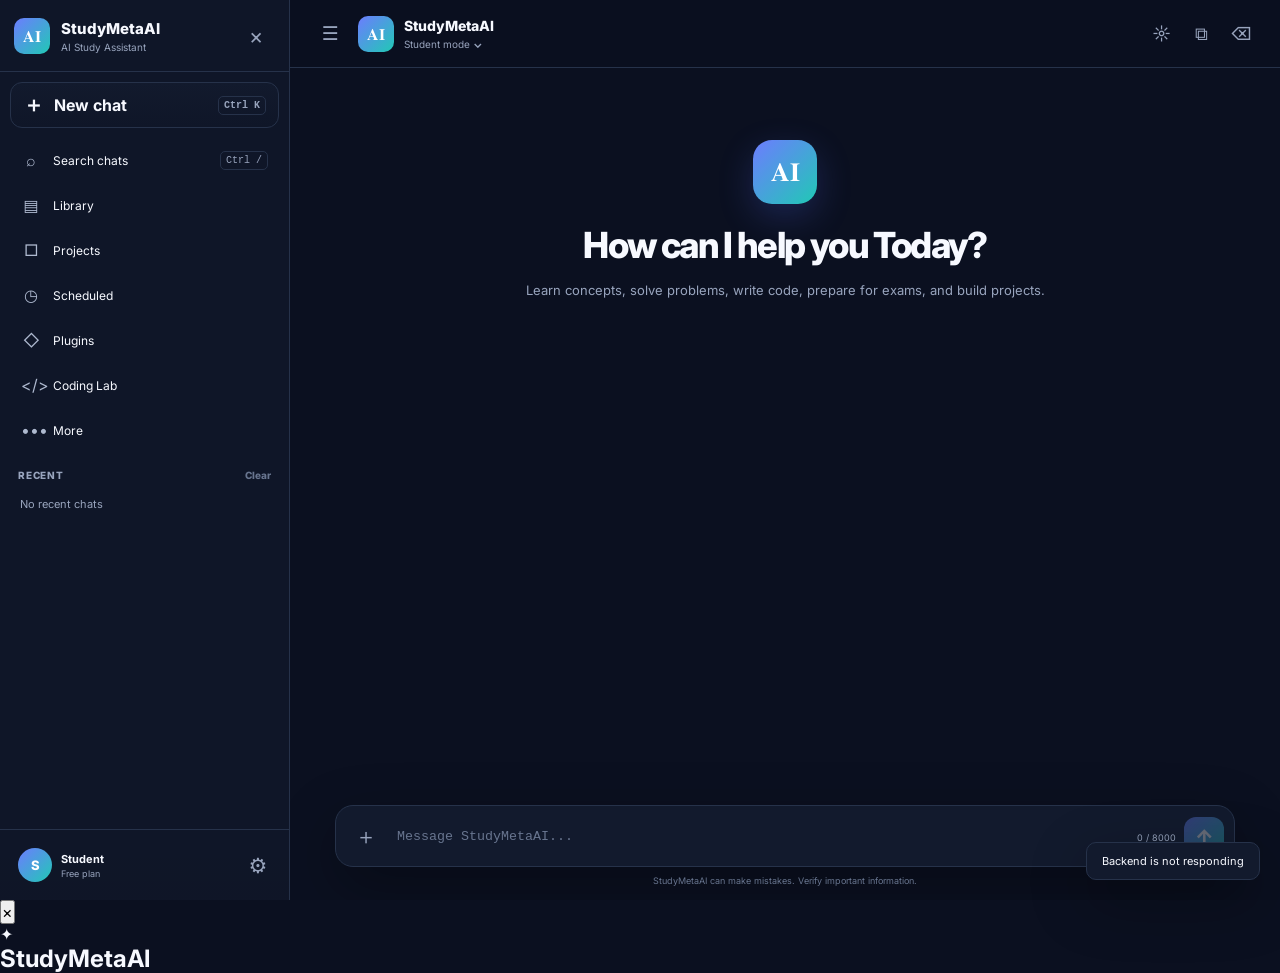
==== chat.html @ 4a21507c "Add files via upload" ====
<!DOCTYPE html>
<html lang="en">
<head>
    <meta charset="UTF-8">
    <meta name="viewport" content="width=device-width, initial-scale=1.0">

    <meta
        name="description"
        content="StudyMetaAI - Professional AI Study Assistant"
    >

    <title>StudyMetaAI - AI Study Assistant</title>

    <link
        rel="preconnect"
        href="https://fonts.googleapis.com"
    >

    <link
        rel="preconnect"
        href="https://fonts.gstatic.com"
        crossorigin
    >

    <link
        href="https://fonts.googleapis.com/css2?family=Inter:wght@400;500;600;700;800&display=swap"
        rel="stylesheet"
    >

    <!-- CSS -->
    <link rel="stylesheet" href="/style.css?v=4">
</head>

<body>

<div class="app">

    <!-- =========================
         SIDEBAR
    ========================== -->

    <aside class="sidebar" id="sidebar">

        <div class="sidebar-top">

            <a
                class="brand"
                href="/chat"
                aria-label="StudyMetaAI"
            >

           <span class="mode-logo">
                𝐀𝐈
            </span>

                <span>
                    <strong>StudyMetaAI</strong>
                    <small>AI Study Assistant</small>
                </span>

            </a>
            

            <button
                class="icon-btn mobile-close"
                id="closeSidebar"
                aria-label="Close sidebar"
            >
                ×
            </button>

        </div>


        <div class="sidebar-body">

            <!-- New Chat -->

            <button
                class="new-chat"
                id="newChatBtn"
            >

                <span class="new-chat-plus">
                    ＋
                </span>

                <span>
                    New chat
                </span>

                <kbd>
                    Ctrl K
                </kbd>

            </button>


            <!-- Navigation -->

            <nav
                class="nav"
                aria-label="Main navigation"
            >

                <button
                    class="nav-btn"
                    id="searchChatsBtn"
                >

                    <span class="nav-icon">
                        ⌕
                    </span>

                    <span>
                        Search chats
                    </span>

                    <kbd>
                        Ctrl /
                    </kbd>

                </button>


                <button
                    class="nav-btn"
                    id="libraryBtn"
                >

                    <span class="nav-icon">
                        ▤
                    </span>

                    <span>
                        Library
                    </span>

                </button>


                <button
                    class="nav-btn"
                    id="projectsBtn"
                >

                    <span class="nav-icon">
                        □
                    </span>

                    <span>
                        Projects
                    </span>

                </button>


                <button
                    class="nav-btn"
                    id="scheduleBtn"
                >

                    <span class="nav-icon">
                        ◷
                    </span>

                    <span>
                        Scheduled
                    </span>

                </button>


                <button
                    class="nav-btn"
                    id="pluginsBtn"
                >

                    <span class="nav-icon">
                        ◇
                    </span>

                    <span>
                        Plugins
                    </span>

                </button>


                <button
                    class="nav-btn"
                    id="codingBtn"
                >

                    <span class="nav-icon">
                        &lt;/&gt;
                    </span>

                    <span>
                        Coding Lab
                    </span>

                </button>


                <button
                    class="nav-btn"
                    id="moreBtn"
                >

                    <span class="nav-icon">
                        •••
                    </span>

                    <span>
                        More
                    </span>

                </button>

            </nav>


            <!-- Recent Chats -->

            <div class="recent-head">

                <span>
                    Recent
                </span>

                <button
                    class="tiny-btn"
                    id="clearHistoryBtn"
                    title="Clear recent chats"
                >
                    Clear
                </button>

            </div>


            <div
                class="history"
                id="chatHistory"
            ></div>

        </div>


        <!-- Sidebar Bottom -->

        <div class="sidebar-bottom">

    <div class="profile-row">

        <button
            class="profile"
            id="profileBtn"
        >

            <span
                class="avatar"
                id="userAvatar"
            >
                S
            </span>

            <span class="profile-text">

                <strong id="userName">
                    Student
                </strong>

                <small id="userPlan">
                    Free plan
                </small>

            </span>

        </button>


        <button
            class="settings-btn"
            id="settingsBtn"
            title="Settings"
            aria-label="Settings"
        >
            ⚙
        </button>

    </div>

 

</div>

    </aside>


    <!-- Mobile Overlay -->

    <div
        class="overlay"
        id="sidebarOverlay"
    ></div>


    <!-- =========================
         MAIN CONTENT
    ========================== -->

    <main class="main">

        <!-- Top Bar -->

        <header class="topbar">

            <div class="top-left">

               <button
    class="icon-btn mobile-menu"
    id="openSidebar"
    aria-label="Open or close sidebar"
    title="Open or close sidebar"
>
    ☰
</button>


                <div class="mode">

                    <span class="mode-logo">
                        𝐀𝐈
                    </span>

                    <span>

                        <strong>
                            StudyMetaAI
                        </strong>

                        <small>
                            Student mode
                            <b>⌄</b>
                        </small>

                    </span>

                </div>

            </div>


            <div class="top-actions">

                <button
                    class="icon-btn"
                    id="themeBtn"
                    title="Toggle theme"
                    aria-label="Toggle theme"
                >
                    ☼
                </button>


                <button
                    class="icon-btn"
                    id="copyChatBtn"
                    title="Copy conversation"
                    aria-label="Copy conversation"
                >
                    ⧉
                </button>


                <button
                    class="icon-btn"
                    id="clearBtn"
                    title="Clear current chat"
                    aria-label="Clear current chat"
                >
                    ⌫
                </button>

            </div>

        </header>


        <!-- =========================
             CHAT AREA
        ========================== -->

        <section
            class="chat-area"
            id="chatScroll"
        >

            <div class="content">


                <!-- Welcome -->

                <section
                    class="welcome"
                    id="welcome"
                >

                    <div class="welcome-logo">
                        𝐀𝐈
                    </div>


                    <h1>
                        How can I help you Today?
                    </h1>


                    <p>
                        Learn concepts, solve problems,
                        write code, prepare for exams,
                        and build projects.
                    </p>


                    <!-- Quick Actions -->

                    <div class="suggestions">


                        <!-- Explain -->

                        <button
                            class="suggestion"
                            data-prompt="Explain Artificial Intelligence in simple words with a real-life example."
                        >

                            <span class="suggestion-icon">
                                💡
                            </span>

                            <span>

                             

                            </span>

                            <span class="arrow">
                                →
                            </span>

                        </button>


                        <!-- Project -->

                        <button
                            class="suggestion"
                            data-prompt="Help me build a Python project step by step."
                        >

                            <span class="suggestion-icon">
                                ⌘
                            </span>

                            <span>

              

                            </span>

                            <span class="arrow">
                                →
                            </span>

                        </button>


                        <!-- Study Plan -->

                        <button
                            class="suggestion"
                            data-prompt="Create a 7-day study plan for my exams."
                        >

                            <span class="suggestion-icon">
                                ▣
                            </span>

                            <span>

                                

                            </span>

                            <span class="arrow">
                                →
                            </span>

                        </button>


                        <!-- Quiz -->

                        <button
                            class="suggestion"
                            data-prompt="Create 10 Python MCQs with answers and explanations."
                        >

                            <span class="suggestion-icon">
                                ✦
                            </span>

                            <span>

                                 

                            </span>

                            <span class="arrow">
                                →
                            </span>

                        </button>

                    </div>

                </section>


                <!-- Messages -->

                <div
                    class="messages"
                    id="messages"
                ></div>

            </div>

        </section>


        <!-- =========================
             MESSAGE COMPOSER
        ========================== -->

        <section class="composer-area">

            <div class="composer-wrap">


                <!-- Attachment -->

                <div
                    class="attachment-preview"
                    id="attachmentPreview"
                ></div>


                <div class="composer">


                    <button
                        class="attach"
                        id="attachBtn"
                        title="Attach a file"
                        aria-label="Attach a file"
                    >
                        ＋
                    </button>


                    <input
                        type="file"
                        id="fileInput"
                        hidden
                        accept=".txt,.pdf,.doc,.docx,.py,.js,.html,.css,.java,.c,.cpp,.csv,.md"
                    >


                    <textarea
                        id="messageInput"
                        rows="1"
                        maxlength="8000"
                        placeholder="Message StudyMetaAI..."
                        aria-label="Message StudyMetaAI"
                    ></textarea>


                    <div class="composer-right">

                        <span id="counter">
                            0 / 8000
                        </span>


                        <button
                            class="send"
                            id="sendBtn"
                            disabled
                            title="Send message"
                            aria-label="Send message"
                        >
                            ↑
                        </button>

                    </div>

                </div>


                <p class="disclaimer">
                    StudyMetaAI can make mistakes.
                    Verify important information.
                </p>

            </div>

        </section>

    </main>

</div>


<!-- =========================
     MODAL
========================== -->

<div
    class="modal-backdrop"
    id="modalBackdrop"
>

    <div
        class="modal"
        role="dialog"
        aria-modal="true"
    >

        <button
            class="modal-close"
            id="modalClose"
            aria-label="Close"
        >
            ×
        </button>


        <div class="modal-icon">
            ✦
        </div>


        <h2 id="modalTitle">
            StudyMetaAI
        </h2>


        <div id="modalBody"></div>

    </div>

</div>


<!-- Toast -->

<div
    class="toast"
    id="toast"
></div>


<!-- JavaScript -->

<script
    src="/script.js?v=4"
    defer
></script>

</body>
</html>
---- style.css ----
/* =========================================================
   STUDYMETA AI - PROFESSIONAL UI
   ========================================================= */

* {
    box-sizing: border-box;
    margin: 0;
    padding: 0;
}

:root {

    --bg: #0b1020;
    --sidebar: #0f1628;
    --panel: #121a2d;
    --panel-2: #18223a;

    --text: #f7f9ff;
    --muted: #98a4bd;
    --soft: #68758f;

    --border: #26324a;

    --accent: #6d7cff;
    --accent2: #20c9b5;

    --hover: #18233a;
    --user: #202a43;

    --shadow:
        0 20px 60px rgba(0, 0, 0, .32);

    --sidebar-width: 290px;
}


/* =========================================================
   LIGHT MODE
   ========================================================= */

body.light {

    --bg: #f7f9fc;
    --sidebar: #ffffff;
    --panel: #ffffff;
    --panel-2: #f0f3f8;

    --text: #152033;
    --muted: #667085;
    --soft: #98a2b3;

    --border: #e2e7ef;

    --accent: #5968e8;
    --accent2: #11a99b;

    --hover: #f0f3f8;
    --user: #edf1ff;

    --shadow:
        0 18px 50px rgba(25, 40, 70, .10);
}


/* =========================================================
   BODY
   ========================================================= */

html,
body {

    width: 100%;
    height: 100%;

    font-family:
        Inter,
        system-ui,
        -apple-system,
        BlinkMacSystemFont,
        "Segoe UI",
        sans-serif;

    background: var(--bg);
    color: var(--text);
}

body {

    overflow: hidden;
}


/* =========================================================
   BUTTONS
   ========================================================= */

button {

    font: inherit;
    cursor: pointer;
}


/* =========================================================
   APPLICATION
   ========================================================= */

.app {

    width: 100%;
    height: 100vh;

    display: flex;

    overflow: hidden;

    background: var(--bg);
}


/* =========================================================
   SIDEBAR
   ========================================================= */

.sidebar {

    width: var(--sidebar-width);
    min-width: var(--sidebar-width);

    height: 100vh;

    background:
        linear-gradient(
            180deg,
            var(--sidebar),
            var(--sidebar)
        );

    border-right:
        1px solid var(--border);

    display: flex;
    flex-direction: column;

    position: relative;

    z-index: 100;

    transition:
        width .28s cubic-bezier(.4, 0, .2, 1),
        min-width .28s cubic-bezier(.4, 0, .2, 1),
        transform .28s cubic-bezier(.4, 0, .2, 1),
        box-shadow .28s ease;

    overflow: hidden;
}


/* =========================================================
   DESKTOP COLLAPSED SIDEBAR
   ========================================================= */

.sidebar.collapsed {

    width: 0;
    min-width: 0;

    border-right: 0;

    box-shadow: none;
}


/* =========================================================
   SIDEBAR TOP
   ========================================================= */

.sidebar-top {

    height: 72px;
    min-height: 72px;

    display: flex;
    align-items: center;

    padding: 0 14px;

    border-bottom:
        1px solid var(--border);
}


/* =========================================================
   BRAND
   ========================================================= */

.brand {

    display: flex;
    align-items: center;

    gap: 11px;

    min-width: 0;
    flex: 1;

    color: var(--text);

    text-decoration: none;
}


.brand-logo {

    width: 42px;
    height: 42px;

    flex-shrink: 0;

    border-radius: 13px;

    display: grid;
    place-items: center;

    background:
        linear-gradient(
            135deg,
            var(--accent),
            var(--accent2)
        );

    color: white;

    font-size: 20px;

    box-shadow:
        0 8px 24px
        rgba(80, 105, 240, .25);
}


.brand strong,
.brand small {

    display: block;
}


.brand strong {

    font-size: 15px;
    font-weight: 800;
}


.brand small {

    margin-top: 3px;

    font-size: 10px;

    color: var(--muted);
}


/* =========================================================
   ICON BUTTON
   ========================================================= */

.icon-btn {

    width: 38px;
    height: 38px;

    border: 0;

    background: transparent;

    color: var(--muted);

    border-radius: 10px;

    display: grid;
    place-items: center;

    font-size: 18px;

    transition:
        background .18s ease,
        color .18s ease,
        transform .18s ease;
}


.icon-btn:hover {

    background: var(--hover);

    color: var(--text);

    transform: scale(1.04);
}


/* =========================================================
   SIDEBAR CLOSE
   ========================================================= */

.mobile-close {

    display: grid;

    flex-shrink: 0;

    font-size: 22px;
}


/* =========================================================
   SIDEBAR BODY
   ========================================================= */

.sidebar-body {

    flex: 1;

    padding: 10px;

    overflow-y: auto;
    overflow-x: hidden;

    scrollbar-width: thin;

    scrollbar-color:
        var(--border)
        transparent;
}


.sidebar-body::-webkit-scrollbar {

    width: 5px;
}


.sidebar-body::-webkit-scrollbar-thumb {

    background: var(--border);

    border-radius: 10px;
}


/* =========================================================
   NEW CHAT
   ========================================================= */

.new-chat {

    width: 100%;
    height: 46px;

    border:
        1px solid var(--border);

    background:
        linear-gradient(
            180deg,
            var(--panel),
            transparent
        );

    color: var(--text);

    border-radius: 12px;

    display: flex;
    align-items: center;

    gap: 10px;

    padding: 0 12px;

    font-weight: 700;

    text-align: left;

    transition:
        background .18s ease,
        border .18s ease,
        transform .18s ease;
}


.new-chat:hover {

    background: var(--hover);

    border-color:
        rgba(109, 124, 255, .4);

    transform: translateY(-1px);
}


.new-chat-plus {

    font-size: 21px;
}


.new-chat kbd,
.nav-btn kbd {

    margin-left: auto;

    border:
        1px solid var(--border);

    color: var(--muted);

    font-size: 10px;

    border-radius: 5px;

    padding: 3px 5px;

    background: transparent;
}


/* =========================================================
   NAVIGATION
   ========================================================= */

.nav {

    display: grid;

    gap: 3px;

    margin-top: 11px;
}


.nav-btn {

    width: 100%;
    height: 42px;

    border: 0;

    background: transparent;

    color: var(--text);

    border-radius: 9px;

    display: flex;
    align-items: center;

    gap: 12px;

    padding: 0 11px;

    text-align: left;

    font-size: 12px;

    transition:
        background .16s ease,
        color .16s ease,
        transform .16s ease;
}


.nav-btn:hover {

    background: var(--hover);

    transform: translateX(2px);
}


.nav-icon {

    width: 20px;

    text-align: center;

    color: #aeb9cf;

    font-size: 16px;

    flex-shrink: 0;
}


.nav-btn span:nth-child(2) {

    flex: 1;
}


/* =========================================================
   RECENT
   ========================================================= */

.recent-head {

    display: flex;
    align-items: center;
    justify-content: space-between;

    margin:
        18px 8px 7px;

    color: var(--muted);

    font-size: 10px;

    font-weight: 800;

    text-transform: uppercase;

    letter-spacing: .08em;
}


.tiny-btn {

    border: 0;

    background: transparent;

    color: var(--soft);

    font-size: 10px;
}


.tiny-btn:hover {

    color: var(--text);
}


.history {

    display: flex;

    flex-direction: column;

    gap: 2px;
}


.history-item {

    width: 100%;

    border: 0;

    background: transparent;

    color: var(--muted);

    border-radius: 8px;

    padding: 9px 10px;

    text-align: left;

    white-space: nowrap;

    overflow: hidden;

    text-overflow: ellipsis;

    font-size: 11px;

    transition:
        background .16s ease,
        color .16s ease;
}


.history-item:hover,
.history-item.active {

    background: var(--hover);

    color: var(--text);
}


/* =========================================================
   SIDEBAR BOTTOM
   ========================================================= */

.sidebar-bottom {

    padding: 10px;

    border-top:
        1px solid var(--border);

    flex-shrink: 0;

    background:
        linear-gradient(
            180deg,
            transparent,
            rgba(0, 0, 0, .03)
        );
}


.profile {

    width: 100%;

    border: 0;

    background: transparent;

    color: var(--text);

    display: flex;
    align-items: center;

    gap: 9px;

    padding: 8px;

    border-radius: 9px;

    text-align: left;

    transition:
        background .16s ease;
}


.profile:hover {

    background: var(--hover);
}


.avatar {

    width: 34px;
    height: 34px;

    border-radius: 50%;

    display: grid;
    place-items: center;

    background:
        linear-gradient(
            135deg,
            var(--accent),
            var(--accent2)
        );

    color: white;

    font-weight: 800;

    font-size: 13px;

    flex-shrink: 0;
}


.profile-text {

    min-width: 0;

    flex: 1;
}


.profile-text strong,
.profile-text small {

    display: block;

    white-space: nowrap;

    overflow: hidden;

    text-overflow: ellipsis;
}


.profile-text strong {

    font-size: 11px;
}


.profile-text small {

    font-size: 9px;

    color: var(--muted);

    margin-top: 2px;
}


.profile-dots {

    color: var(--muted);

    font-size: 12px;
}


.logout {

    width: 100%;

    border: 0;

    background: transparent;

    color: var(--muted);

    border-radius: 8px;

    text-align: left;

    padding: 8px 11px;

    font-size: 11px;

    transition:
        background .16s ease,
        color .16s ease;
}


.logout:hover {

    background: var(--hover);

    color: var(--text);
}


/* =========================================================
   MAIN
   ========================================================= */

.main {

    min-width: 0;

    flex: 1;

    display: flex;
    flex-direction: column;

    background: var(--bg);

    transition:
        width .28s cubic-bezier(.4, 0, .2, 1);
}


/* =========================================================
   TOP BAR
   ========================================================= */

.topbar {

    height: 68px;
    min-height: 68px;

    border-bottom:
        1px solid var(--border);

    display: flex;
    align-items: center;

    justify-content: space-between;

    padding: 0 20px;

    background:
        color-mix(
            in srgb,
            var(--bg) 92%,
            transparent
        );

    backdrop-filter:
        blur(14px);

    position: relative;

    z-index: 5;
}


.top-left,
.mode,
.top-actions {

    display: flex;
    align-items: center;
}


.top-left {

    gap: 8px;
}


.mode {

    gap: 10px;
}


.mode-logo {

    width: 36px;
    height: 36px;

    border-radius: 10px;

    display: grid;
    place-items: center;

    background:
        linear-gradient(
            135deg,
            var(--accent),
            var(--accent2)
        );

    color: white;
}


.mode strong,
.mode small {

    display: block;
}


.mode strong {

    font-size: 14px;

    font-weight: 800;
}


.mode small {

    font-size: 10px;

    color: var(--muted);

    margin-top: 2px;
}


.mode b {

    font-size: 12px;
}


.top-actions {

    gap: 2px;
}


/* =========================================================
   SIDEBAR TOGGLE
   ========================================================= */

.mobile-menu {

    display: grid;

    width: 40px;
    height: 40px;

    font-size: 19px;

    transition:
        transform .2s ease,
        background .2s ease;
}


.mobile-menu:hover {

    transform: scale(1.05);
}


/* =========================================================
   CHAT AREA
   ========================================================= */

.chat-area {

    flex: 1;

    overflow: auto;

    scroll-behavior: smooth;
}


.content {

    max-width: 980px;

    margin: 0 auto;

    padding: 0 22px;
}


/* =========================================================
   WELCOME
   ========================================================= */

.welcome {

    text-align: center;

    padding:
        72px 0 34px;
}


.welcome-logo {

    width: 64px;
    height: 64px;

    border-radius: 19px;

    margin:
        0 auto 22px;

    display: grid;
    place-items: center;

    font-size: 26px;

    background:
        linear-gradient(
            135deg,
            var(--accent),
            var(--accent2)
        );

    color: white;

    box-shadow:
        0 12px 35px
        rgba(80, 105, 240, .24);
}


.welcome h1 {

    font-size: 36px;

    line-height: 1.1;

    letter-spacing: -.045em;

    font-weight: 800;
}


.welcome p {

    max-width: 620px;

    margin:
        13px auto 30px;

    color: var(--muted);

    font-size: 13px;

    line-height: 1.7;
}


/* =========================================================
   SUGGESTIONS
   ========================================================= */

.suggestions {

    display: grid;

    grid-template-columns:
        repeat(2, minmax(0, 1fr));

    gap: 11px;

    text-align: left;

    max-width: 760px;

    margin: auto;
}


.suggestion {

    min-height: 76px;

    border:
        1px solid var(--border);

    background: var(--panel);

    color: var(--text);

    border-radius: 14px;

    padding: 13px;

    display: grid;

    grid-template-columns:
        36px 1fr 18px;

    align-items: center;

    gap: 11px;

    text-align: left;

    transition:
        transform .18s ease,
        border .18s ease,
        box-shadow .18s ease;
}


.suggestion:hover {

    transform:
        translateY(-2px);

    border-color:
        #465371;

    background:
        var(--hover);

    box-shadow:
        var(--shadow);
}


/* =========================================================
   MESSAGES
   ========================================================= */

.messages {

    padding:
        8px 0 180px;
}


.message {

    display: flex;

    margin: 22px 0;

    animation:
        rise .2s ease;
}


.message.user {

    justify-content:
        flex-end;
}


.message-inner {

    max-width:
        min(780px, 88%);

    padding:
        13px 15px;

    border-radius:
        16px;

    line-height: 1.7;

    font-size: 13px;

    overflow-wrap:
        anywhere;
}


.message.user .message-inner {

    background:
        var(--user);

    border:
        1px solid var(--border);

    border-bottom-right-radius:
        5px;
}


.message.ai .message-inner {

    background:
        var(--panel);

    border:
        1px solid var(--border);

    border-bottom-left-radius:
        5px;
}


.message-label {

    font-size: 9px;

    color: var(--muted);

    font-weight: 800;

    margin-bottom: 6px;

    text-transform:
        uppercase;

    letter-spacing: .06em;
}


.message.ai .message-label {

    color:
        var(--accent);
}


/* =========================================================
   COMPOSER
   ========================================================= */

.composer-area {

    position: relative;

    padding:
        0 22px 14px;

    background:
        linear-gradient(
            transparent,
            var(--bg) 32%
        );
}


.composer-wrap {

    max-width: 900px;

    margin: auto;
}


.composer {

    min-height: 62px;

    border:
        1px solid var(--border);

    border-radius: 18px;

    background:
        var(--panel);

    display: flex;

    align-items: flex-end;

    gap: 8px;

    padding: 9px 10px;

    box-shadow:
        var(--shadow);

    transition:
        border .18s ease,
        box-shadow .18s ease;
}


.composer:focus-within {

    border-color:
        #53627f;

    box-shadow:
        0 16px 45px
        rgba(0, 0, 0, .24);
}


.attach {

    width: 40px;
    height: 40px;

    border: 0;

    background: transparent;

    color: var(--muted);

    border-radius: 10px;

    font-size: 22px;
}


.attach:hover {

    background:
        var(--panel-2);

    color:
        var(--text);
}


textarea {

    flex: 1;

    resize: none;

    border: 0;

    outline: 0;

    background: transparent;

    color: var(--text);

    padding:
        10px 3px;

    line-height: 1.45;

    max-height: 160px;

    min-height: 40px;
}


textarea::placeholder {

    color:
        var(--soft);
}


.composer-right {

    display: flex;

    align-items: center;

    gap: 8px;
}


.composer-right > span {

    font-size: 9px;

    color:
        var(--muted);
}


.send {

    width: 40px;
    height: 40px;

    border: 0;

    border-radius: 12px;

    background:
        linear-gradient(
            135deg,
            var(--accent),
            var(--accent2)
        );

    color: white;

    font-size: 20px;

    font-weight: 800;

    transition:
        transform .18s ease,
        box-shadow .18s ease;
}


.send:hover:not(:disabled) {

    transform:
        translateY(-1px);

    box-shadow:
        0 8px 20px
        rgba(74, 100, 230, .25);
}


.send:disabled {

    opacity: .35;

    cursor:
        not-allowed;
}


/* =========================================================
   DISCLAIMER
   ========================================================= */

.disclaimer {

    text-align: center;

    color:
        var(--soft);

    font-size: 9px;

    margin-top: 8px;
}


/* =========================================================
   WORKSPACE
   ========================================================= */

.workspace {

    padding:
        55px 0 150px;

    animation:
        workspaceIn .25s ease;
}


.workspace-header {

    display: flex;

    align-items: center;

    gap: 18px;

    margin-bottom: 30px;
}


.workspace-icon {

    width: 58px;
    height: 58px;

    border-radius: 16px;

    display: grid;
    place-items: center;

    background:
        linear-gradient(
            135deg,
            var(--accent),
            var(--accent2)
        );

    color: white;

    font-size: 23px;

    box-shadow:
        0 10px 30px
        rgba(80, 105, 240, .22);
}


.workspace-header h1 {

    font-size: 30px;

    letter-spacing:
        -.03em;
}


.workspace-header p {

    margin-top: 6px;

    color:
        var(--muted);

    font-size: 12px;
}


/* =========================================================
   WORKSPACE CARDS
   ========================================================= */

.workspace-grid {

    display: grid;

    grid-template-columns:
        repeat(
            auto-fit,
            minmax(230px, 1fr)
        );

    gap: 15px;
}


.feature-card {

    background:
        var(--panel);

    border:
        1px solid var(--border);

    border-radius: 16px;

    padding: 20px;

    min-height: 200px;

    transition:
        transform .2s ease,
        border .2s ease,
        box-shadow .2s ease;
}


.feature-card:hover {

    transform:
        translateY(-3px);

    border-color:
        rgba(109, 124, 255, .4);

    box-shadow:
        var(--shadow);
}


.feature-icon {

    width: 44px;
    height: 44px;

    border-radius: 12px;

    display: grid;
    place-items: center;

    background:
        var(--panel-2);

    font-size: 20px;

    margin-bottom: 15px;
}


.feature-card h3 {

    font-size: 14px;

    margin-bottom: 7px;
}


.feature-card p {

    color:
        var(--muted);

    font-size: 11px;

    line-height: 1.7;
}


/* =========================================================
   WORKSPACE BUTTON
   ========================================================= */

.primary-workspace-btn {

    border: 0;

    margin-top: 16px;

    padding:
        9px 13px;

    border-radius: 9px;

    background:
        var(--accent);

    color: white;

    font-size: 10px;

    font-weight: 700;

    transition:
        transform .15s ease,
        opacity .15s ease;
}


.primary-workspace-btn:hover {

    transform:
        translateY(-1px);

    opacity: .9;
}


/* =========================================================
   SCHEDULE
   ========================================================= */

.schedule-box {

    background:
        var(--panel);

    border:
        1px solid var(--border);

    border-radius: 16px;

    overflow: hidden;
}


.schedule-header {

    display: flex;

    align-items: center;

    justify-content: space-between;

    padding: 18px;

    border-bottom:
        1px solid var(--border);
}


.schedule-header h3 {

    font-size: 14px;
}


.schedule-item {

    display: flex;

    gap: 20px;

    padding: 18px;

    border-bottom:
        1px solid var(--border);
}


.schedule-item:last-child {

    border-bottom: 0;
}


.schedule-time {

    color:
        var(--accent);

    font-size: 11px;

    font-weight: 800;

    min-width: 70px;
}


.schedule-item strong {

    font-size: 12px;
}


.schedule-item p {

    margin-top: 5px;

    color:
        var(--muted);

    font-size: 10px;
}


/* =========================================================
   CODING LAB
   ========================================================= */

.coding-lab {

    display: grid;

    gap: 15px;
}


.language-buttons {

    display: flex;

    gap: 7px;

    flex-wrap: wrap;
}


.language-btn {

    border:
        1px solid var(--border);

    background:
        var(--panel);

    color:
        var(--muted);

    padding:
        8px 12px;

    border-radius: 8px;

    font-size: 10px;
}


.language-btn.active,
.language-btn:hover {

    background:
        var(--accent);

    color: white;

    border-color:
        var(--accent);
}


.code-editor,
.output-box {

    background:
        #080c15;

    border:
        1px solid var(--border);

    border-radius: 14px;

    overflow: hidden;
}


.editor-top {

    height: 42px;

    display: flex;

    align-items: center;

    justify-content: space-between;

    padding:
        0 12px;

    color:
        #aab4ca;

    font-size: 10px;

    border-bottom:
        1px solid #202a3e;
}


.run-code {

    border: 0;

    background:
        #263653;

    color: white;

    border-radius: 7px;

    padding:
        6px 10px;

    font-size: 10px;
}


.code-area {

    width: 100%;

    min-height: 260px;

    resize: vertical;

    background:
        #080c15;

    color:
        #dce4f5;

    border: 0;

    outline: 0;

    padding: 16px;

    font-family:
        ui-monospace,
        SFMono-Regular,
        Consolas,
        monospace;

    font-size: 12px;

    line-height: 1.7;
}


.output-box {

    padding: 15px;

    color:
        #aab4ca;
}


.output-box strong {

    font-size: 10px;
}


.output-box pre {

    margin-top: 10px;

    color:
        #dce4f5;

    font-family:
        ui-monospace,
        monospace;

    font-size: 11px;
}


/* =========================================================
   PROFILE
   ========================================================= */

.profile-page {

    text-align: center;

    max-width: 500px;

    margin: auto;

    background:
        var(--panel);

    border:
        1px solid var(--border);

    border-radius: 18px;

    padding: 35px;
}


.large-avatar {

    width: 80px;
    height: 80px;

    border-radius: 50%;

    margin:
        0 auto 15px;

    display: grid;
    place-items: center;

    background:
        linear-gradient(
            135deg,
            var(--accent),
            var(--accent2)
        );

    color: white;

    font-size: 28px;

    font-weight: 800;
}


.profile-page h2 {

    font-size: 20px;
}


.profile-page > p {

    color:
        var(--muted);

    font-size: 11px;

    margin-top: 5px;
}


.account-info {

    display: grid;

    grid-template-columns:
        1fr 1fr;

    gap: 10px;

    margin-top: 25px;
}


.account-info div {

    padding: 14px;

    border:
        1px solid var(--border);

    border-radius: 10px;

    text-align: left;
}


.account-info span,
.account-info strong {

    display: block;
}


.account-info span {

    color:
        var(--muted);

    font-size: 9px;
}


.account-info strong {

    margin-top: 5px;

    font-size: 12px;
}


/* =========================================================
   OVERLAY
   ========================================================= */

.overlay {

    display: none;

    position: fixed;

    inset: 0;

    background:
        rgba(0, 0, 0, .58);

    backdrop-filter:
        blur(3px);

    z-index: 90;
}


/* =========================================================
   TOAST
   ========================================================= */

.toast {

    position: fixed;

    right: 20px;
    bottom: 20px;

    background:
        var(--panel);

    color:
        var(--text);

    border:
        1px solid var(--border);

    padding:
        11px 15px;

    border-radius: 10px;

    font-size: 11px;

    box-shadow:
        var(--shadow);

    opacity: 0;

    transform:
        translateY(8px);

    pointer-events:
        none;

    transition:
        .2s;

    z-index: 300;
}


.toast.show {

    opacity: 1;

    transform:
        translateY(0);
}


/* =========================================================
   ANIMATIONS
   ========================================================= */

@keyframes rise {

    from {

        opacity: 0;

        transform:
            translateY(5px);

    }

    to {

        opacity: 1;

        transform:
            translateY(0);

    }

}


@keyframes workspaceIn {

    from {

        opacity: 0;

        transform:
            translateY(12px);

    }

    to {

        opacity: 1;

        transform:
            translateY(0);

    }

}


/* =========================================================
   MOBILE
   ========================================================= */

@media (max-width: 850px) {

    .sidebar {

        position: fixed;

        left: 0;
        top: 0;
        bottom: 0;

        width: 290px;
        min-width: 290px;

        transform:
            translateX(-105%);

        box-shadow:
            15px 0 50px
            rgba(0, 0, 0, .35);

        transition:
            transform .3s
            cubic-bezier(.4, 0, .2, 1);
    }


    .sidebar.open {

        transform:
            translateX(0);
    }


    .sidebar.collapsed {

        width: 290px;
        min-width: 290px;

        transform:
            translateX(-105%);
    }


    .overlay.show {

        display: block;
    }


    .mobile-menu {

        display: grid;
    }


    .mobile-close {

        display: grid;
    }


    .suggestions {

        grid-template-columns:
            1fr;
    }


    .welcome {

        padding-top:
            48px;
    }


    .content {

        padding:
            0 14px;
    }


    .composer-area {

        padding-left: 10px;
        padding-right: 10px;
    }

}


/* =========================================================
   SMALL MOBILE
   ========================================================= */

@media (max-width: 520px) {

    .topbar {

        padding:
            0 8px;
    }


    .welcome h1 {

        font-size: 28px;
    }


    .welcome p {

        font-size: 12px;
    }


    .message-inner {

        max-width:
            94%;

        font-size: 12px;
    }


    .workspace-header h1 {

        font-size: 25px;
    }


    .workspace-header {

        align-items:
            flex-start;
    }


    .workspace-icon {

        width: 48px;
        height: 48px;
    }


    .account-info {

        grid-template-columns:
            1fr;
    }


    .composer-right > span {

        display: none;
    }

}
/* Hide quick suggestion cards */
.suggestions {
    display: none !important;
}
/* =========================================================
   PROFILE + SETTINGS
   ========================================================= */

.profile-row {
    display: flex;
    align-items: center;
    gap: 5px;
    width: 100%;
}

.profile-row .profile {
    flex: 1;
    min-width: 0;
}

.settings-btn {
    width: 42px;
    height: 42px;

    flex-shrink: 0;

    border: 0;
    border-radius: 10px;

    background: transparent;

    color: var(--muted);

    display: grid;
    place-items: center;

    font-size: 21px;

    transition:
        background .18s ease,
        color .18s ease,
        transform .18s ease;
}

.settings-btn:hover {
    background: var(--hover);
    color: var(--text);
    transform: rotate(18deg);
}

.settings-btn:active {
    transform: scale(.94);
}
/* ================================
   SETTINGS
================================ */

.settings-content {
    display: grid;
    gap: 14px;
}

.settings-content h3 {
    margin-top: 10px;
    margin-bottom: 2px;

    color: var(--muted);

    font-size: 11px;
    text-transform: uppercase;
    letter-spacing: .08em;
}

.setting-item {
    display: flex;
    align-items: center;
    justify-content: space-between;
    gap: 18px;

    padding: 16px;

    background: var(--panel);

    border: 1px solid var(--border);

    border-radius: 13px;
}

.setting-item strong {
    font-size: 13px;
}

.setting-item p {
    margin-top: 5px;

    color: var(--muted);

    font-size: 10px;
}

.settings-action,
.google-login-btn {
    flex-shrink: 0;

    border: 0;
    border-radius: 8px;

    padding: 9px 13px;

    background: var(--accent);

    color: white;

    font-size: 10px;
    font-weight: 700;

    cursor: pointer;
}

.settings-action.danger {
    background: #b94a5a;
}

.google-login-btn {
    background: white;
    color: #202124;

    border: 1px solid #dadce0;
}

.google-account {
    display: flex;
    align-items: center;
    gap: 12px;
}

.google-icon {
    width: 38px;
    height: 38px;

    display: grid;
    place-items: center;

    border-radius: 9px;

    background: white;

    color: #4285f4;

    font-size: 18px;
    font-weight: 800;

    border: 1px solid #dadce0;
}

@media (max-width: 600px) {

    .setting-item {
        align-items: flex-start;
        flex-direction: column;
    }

    .settings-action,
    .google-login-btn {
        width: 100%;
    }

}
.mode-logo img {
    width: 32px;
    height: 32px;
    object-fit: contain;
    display: block;
}
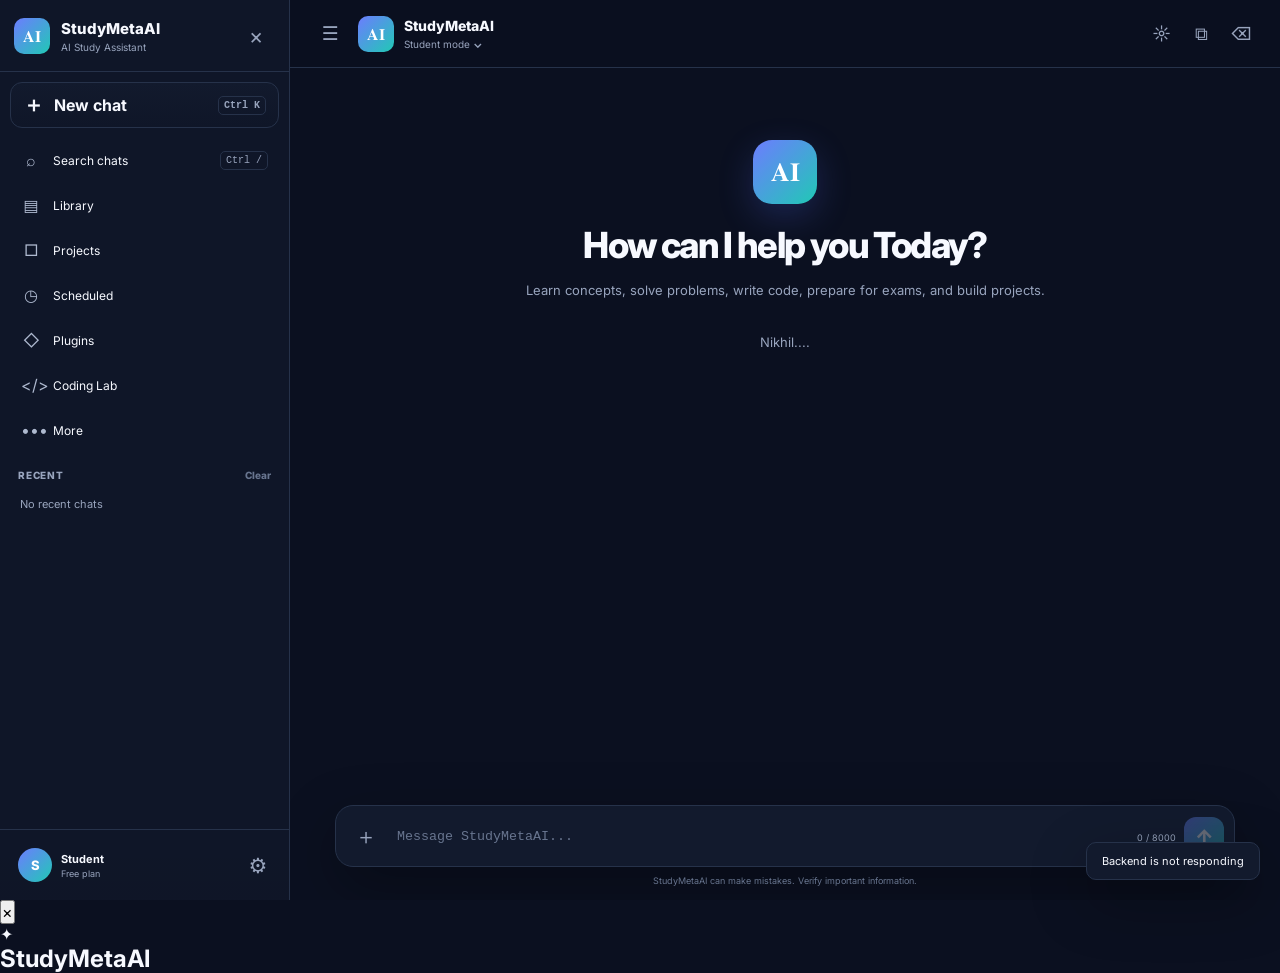
==== commit 93c34fa1: "Add a paragraph for Nikhil" ====
--- a/chat.html
+++ b/chat.html
@@ -28,7 +28,7 @@
     >
 
     <!-- CSS -->
-    <link rel="stylesheet" href="/style.css?v=4">
+   <link rel="stylesheet" href="style.css?v=4">
 </head>
 
 <body>
@@ -423,6 +423,11 @@
                         write code, prepare for exams,
                         and build projects.
                     </p>
+
+
+                     <p>
+                          Nikhil....
+                     <p>
 
 
                     <!-- Quick Actions -->
@@ -676,10 +681,7 @@
 
 <!-- JavaScript -->
 
-<script
-    src="/script.js?v=4"
-    defer
-></script>
+<script src="script.js?v=4" defer></script>
 
 </body>
 </html>
